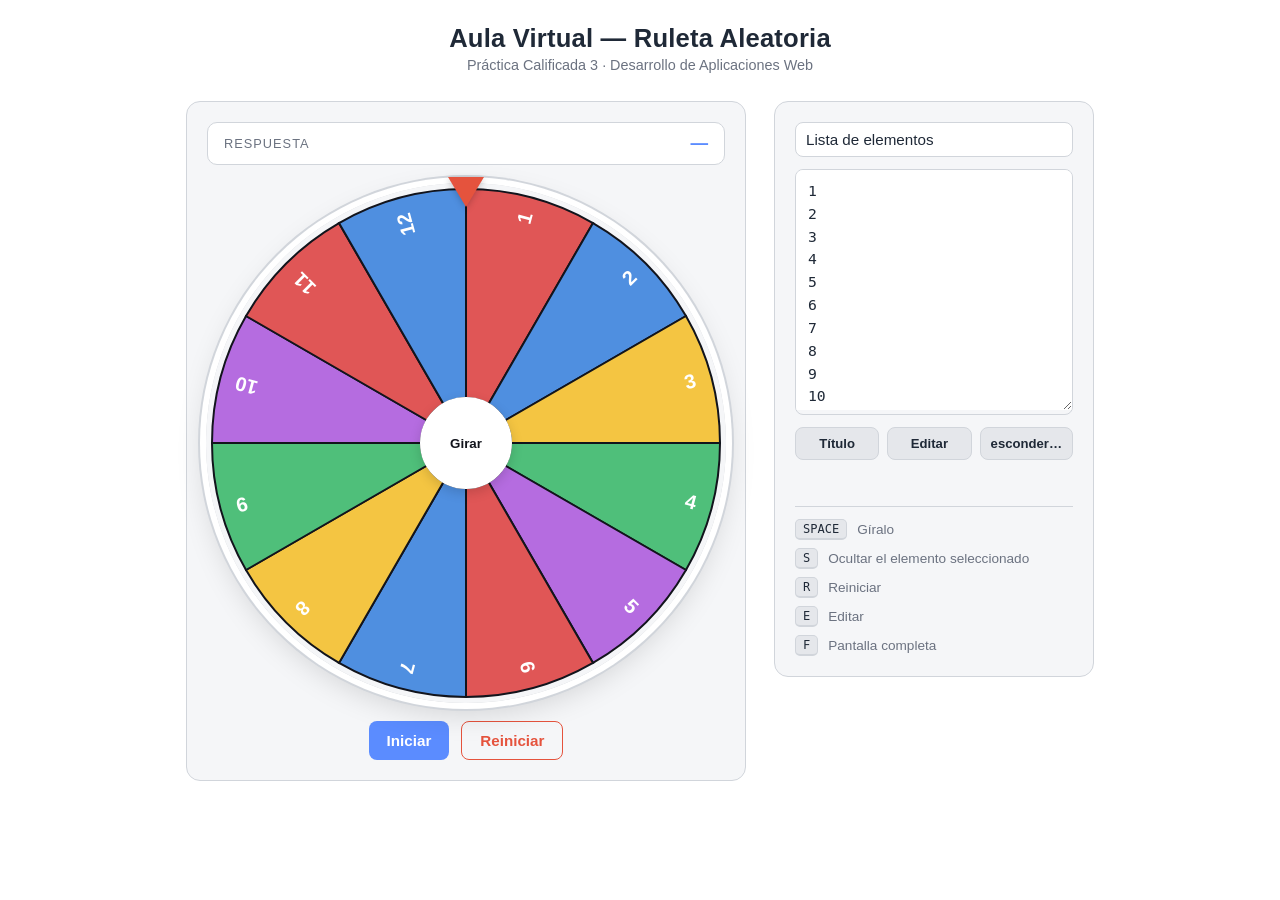
==== ruleta/index.html @ 54ae134a "Organizo los archivos de la ruleta" ====
<!doctype html>
<html lang="es">
  <head>
    <meta charset="UTF-8" />
    <meta name="viewport" content="width=device-width, initial-scale=1.0" />
    <title>Aula Virtual - Ruleta Aleatoria</title>
    <link rel="stylesheet" href="estilos.css" />
  </head>
  <body>
    <header class="cabecera">
      <h1>Aula Virtual — Ruleta Aleatoria</h1>
      <p class="subtitulo">
        Práctica Calificada 3 · Desarrollo de Aplicaciones Web
      </p>
    </header>

    <main class="contenedor-principal" id="contenedorRuleta">
      <!-- ===== Panel de la ruleta ===== -->
      <section class="panel-ruleta">
        <div class="caja-respuesta">
          <span class="etiqueta-respuesta">RESPUESTA</span>
          <span id="textoRespuesta" class="valor-respuesta">—</span>
        </div>

        <div class="zona-ruleta" id="zonaRuleta" tabindex="0">
          <div class="puntero-selector"></div>
          <canvas id="lienzoRuleta" width="520" height="520"></canvas>
          <button
            id="botonCentroGirar"
            class="boton-centro-girar"
            title="Clic o SPACE para girar"
          >
            Girar
          </button>
        </div>

        <div class="controles-principales">
          <button id="botonIniciar" class="boton boton-primario">
            Iniciar
          </button>
          <button id="botonReiniciar" class="boton boton-peligro">
            Reiniciar
          </button>
        </div>
      </section>

      <!-- ===== Panel lateral: edición de elementos ===== -->
      <section class="panel-lateral">
        <div class="fila-titulo-lista">
          <input
            type="text"
            id="campoTituloLista"
            class="campo-titulo"
            value="Lista de elementos"
            maxlength="60"
          />
        </div>

        <div class="envoltorio-textarea">
          <div
            id="capaResaltado"
            class="capa-resaltado"
            aria-hidden="true"
          ></div>
          <textarea
            id="areaElementos"
            class="area-elementos"
            readonly
            spellcheck="false"
            placeholder="Escribe un elemento por línea..."
          ></textarea>
        </div>

        <div class="botones-textarea">
          <button id="botonTitulo" class="boton boton-secundario">
            Título
          </button>
          <button id="botonEditar" class="boton boton-secundario">
            Editar
          </button>
          <button id="botonEsconder" class="boton boton-secundario">
            esconder…
          </button>
        </div>

        <p id="mensajeEstado" class="mensaje-estado"></p>

        <div class="ayuda-teclado">
          <div class="fila-ayuda"><kbd>SPACE</kbd><span>Gíralo</span></div>
          <div class="fila-ayuda">
            <kbd>S</kbd><span>Ocultar el elemento seleccionado</span>
          </div>
          <div class="fila-ayuda"><kbd>R</kbd><span>Reiniciar</span></div>
          <div class="fila-ayuda"><kbd>E</kbd><span>Editar</span></div>
          <div class="fila-ayuda">
            <kbd>F</kbd><span>Pantalla completa</span>
          </div>
        </div>
      </section>
    </main>

    <script src="ruleta.js"></script>
  </body>
</html>
---- ruleta/estilos.css ----
:root {
  --color-fondo: #ffffff;
  --color-panel: #f5f6f8;
  --color-borde: #d1d5db;
  --color-texto: #1f2937;
  --color-texto-tenue: #6b7280;
  --color-acento: #5b8cff;
  --color-peligro: #e5533d;
  --color-resaltado-oculto: #d1d5db;
  --radio: 14px;
  font-size: 16px;
}

* {
  box-sizing: border-box;
}

body {
  margin: 0;
  min-height: 100vh;
  background: #ffffff;
  color: var(--color-texto);
  font-family: "Segoe UI", Roboto, Helvetica, Arial, sans-serif;
  padding: 24px;
}

.cabecera {
  text-align: center;
  margin-bottom: 28px;
}
.cabecera h1 {
  margin: 0 0 4px;
  font-size: 1.6rem;
  letter-spacing: 0.2px;
}
.subtitulo {
  margin: 0;
  color: var(--color-texto-tenue);
  font-size: 0.9rem;
}

.contenedor-principal {
  display: flex;
  flex-wrap: wrap;
  gap: 28px;
  justify-content: center;
  align-items: flex-start;
  max-width: 1100px;
  margin: 0 auto;
}

/* ===== Panel ruleta ===== */
.panel-ruleta {
  background: var(--color-panel);
  border: 1px solid var(--color-borde);
  border-radius: var(--radio);
  padding: 20px;
  display: flex;
  flex-direction: column;
  align-items: center;
  gap: 18px;
  width: 560px;
  max-width: 100%;
}

.caja-respuesta {
  width: 100%;
  display: flex;
  align-items: center;
  justify-content: space-between;
  border: 1px solid var(--color-borde);
  border-radius: 10px;
  padding: 10px 16px;
  background: #ffffff;
}
.etiqueta-respuesta {
  color: var(--color-texto-tenue);
  letter-spacing: 1px;
  font-size: 0.8rem;
}
.valor-respuesta {
  font-weight: 700;
  font-size: 1.1rem;
  color: var(--color-acento);
}

.zona-ruleta {
  position: relative;
  width: min(520px, 90vw);
  height: min(520px, 90vw);
  outline: none;
}

.puntero-selector {
  position: absolute;
  top: -6px;
  left: 50%;
  transform: translateX(-50%);
  width: 0;
  height: 0;
  border-left: 18px solid transparent;
  border-right: 18px solid transparent;
  border-top: 30px solid var(--color-peligro);
  z-index: 5;
  filter: drop-shadow(0 2px 3px rgba(0, 0, 0, 0.2));
}

#lienzoRuleta {
  width: 100%;
  height: 100%;
  border-radius: 50%;
  cursor: pointer;
  box-shadow:
    0 0 0 6px #ffffff,
    0 0 0 8px var(--color-borde),
    0 10px 30px rgba(0, 0, 0, 0.15);
  transition: transform 4.2s cubic-bezier(0.17, 0.67, 0.16, 0.99);
}

.boton-centro-girar {
  position: absolute;
  top: 50%;
  left: 50%;
  transform: translate(-50%, -50%);
  width: 92px;
  height: 92px;
  border-radius: 50%;
  border: 3px solid #ffffff;
  background: #ffffff;
  color: #12141c;
  font-weight: 700;
  cursor: pointer;
  z-index: 4;
  box-shadow: 0 4px 12px rgba(0, 0, 0, 0.15);
}
.boton-centro-girar:active {
  transform: translate(-50%, -50%) scale(0.95);
}

.controles-principales {
  display: flex;
  gap: 12px;
}

.boton {
  border: none;
  border-radius: 8px;
  padding: 10px 18px;
  font-size: 0.95rem;
  font-weight: 600;
  cursor: pointer;
  transition:
    filter 0.15s ease,
    transform 0.1s ease;
}
.boton:hover {
  filter: brightness(1.1);
}
.boton:active {
  transform: translateY(1px);
}

.boton-primario {
  background: var(--color-acento);
  color: #fff;
}
.boton-peligro {
  background: transparent;
  color: var(--color-peligro);
  border: 1px solid var(--color-peligro);
}
.boton-secundario {
  background: #e5e7eb;
  color: var(--color-texto);
  border: 1px solid var(--color-borde);
}
.boton-secundario.activo {
  background: var(--color-acento);
  color: #fff;
}

/* ===== Panel lateral ===== */
.panel-lateral {
  background: var(--color-panel);
  border: 1px solid var(--color-borde);
  border-radius: var(--radio);
  padding: 20px;
  width: 320px;
  max-width: 100%;
  display: flex;
  flex-direction: column;
  gap: 12px;
}

.campo-titulo {
  width: 100%;
  background: #ffffff;
  border: 1px solid var(--color-borde);
  border-radius: 8px;
  color: var(--color-texto);
  padding: 8px 10px;
  font-size: 0.95rem;
}

.envoltorio-textarea {
  position: relative;
  border: 1px solid var(--color-borde);
  border-radius: 8px;
  overflow: hidden;
}

.capa-resaltado,
.area-elementos {
  width: 100%;
  height: 240px;
  padding: 10px 12px;
  font-family: "Cascadia Code", Consolas, monospace;
  font-size: 0.92rem;
  line-height: 1.55;
  white-space: pre-wrap;
  word-wrap: break-word;
}

.capa-resaltado {
  position: absolute;
  top: 0;
  left: 0;
  margin: 0;
  color: transparent;
  pointer-events: none;
  overflow: hidden;
  background: #ffffff;
}
.capa-resaltado .linea-oculta {
  display: inline-block;
  width: 100%;
  background: var(--color-resaltado-oculto);
  border-radius: 3px;
}

.area-elementos {
  position: relative;
  background: transparent;
  color: var(--color-texto);
  border: none;
  resize: vertical;
  outline: none;
}
.area-elementos[readonly] {
  cursor: default;
}
.area-elementos:not([readonly]) {
  background: #ffffff;
}

.botones-textarea {
  display: flex;
  gap: 8px;
  flex-wrap: wrap;
}
.botones-textarea .boton {
  flex: 1;
  padding: 8px 10px;
  font-size: 0.82rem;
}

.mensaje-estado {
  min-height: 18px;
  margin: 0;
  font-size: 0.8rem;
  color: var(--color-texto-tenue);
}

.ayuda-teclado {
  margin-top: 4px;
  border-top: 1px solid var(--color-borde);
  padding-top: 12px;
  display: flex;
  flex-direction: column;
  gap: 8px;
}
.fila-ayuda {
  display: flex;
  align-items: center;
  gap: 10px;
  font-size: 0.85rem;
  color: var(--color-texto-tenue);
}
kbd {
  background: #e5e7eb;
  border: 1px solid var(--color-borde);
  border-bottom-width: 2px;
  border-radius: 5px;
  padding: 2px 7px;
  font-size: 0.75rem;
  color: var(--color-texto);
  min-width: 20px;
  text-align: center;
}

/* Pantalla completa */
.contenedor-principal:fullscreen,
#contenedorRuleta:fullscreen {
  background: #ffffff;
  display: flex;
  align-items: center;
  padding: 40px;
}

@media (max-width: 620px) {
  .panel-ruleta,
  .panel-lateral {
    width: 100%;
  }
}
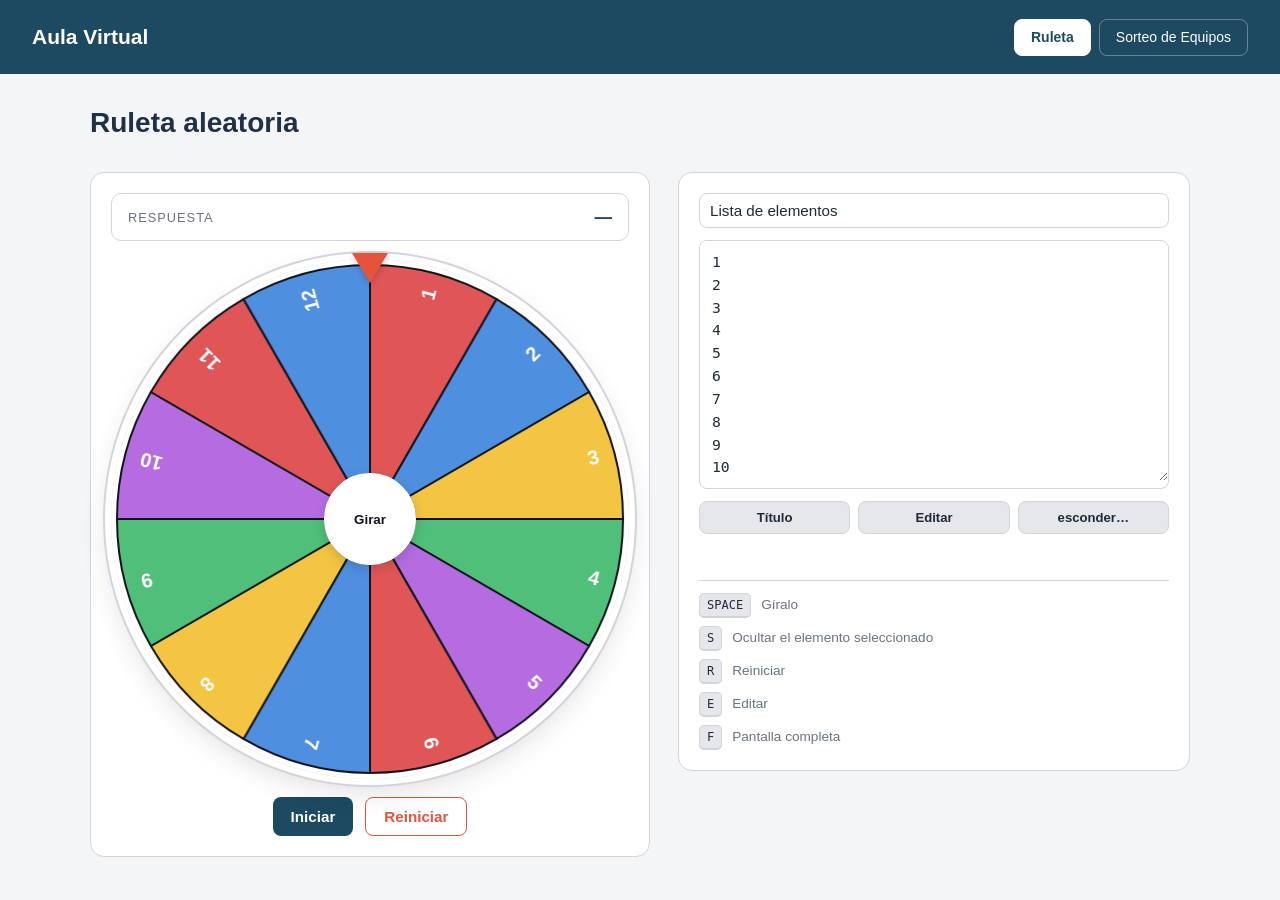
==== commit 79e5c2ee: "Unifico la navegación del aula" ====
--- a/ruleta/index.html
+++ b/ruleta/index.html
@@ -5,16 +5,19 @@
     <meta name="viewport" content="width=device-width, initial-scale=1.0" />
     <title>Aula Virtual - Ruleta Aleatoria</title>
     <link rel="stylesheet" href="estilos.css" />
+    <link rel="stylesheet" href="../compartido/aula.css" />
   </head>
-  <body>
-    <header class="cabecera">
-      <h1>Aula Virtual — Ruleta Aleatoria</h1>
-      <p class="subtitulo">
-        Práctica Calificada 3 · Desarrollo de Aplicaciones Web
-      </p>
+  <body class="pagina-ruleta">
+    <header class="aula-cabecera">
+      <a class="aula-marca" href="../index.html">Aula Virtual</a>
+      <nav class="aula-navegacion" aria-label="Herramientas del aula">
+        <a href="../ruleta/index.html" aria-current="page">Ruleta</a>
+        <a href="../sorteo-equipos/index.html">Sorteo de Equipos</a>
+      </nav>
     </header>
 
     <main class="contenedor-principal" id="contenedorRuleta">
+      <h1 class="aula-titulo">Ruleta aleatoria</h1>
       <!-- ===== Panel de la ruleta ===== -->
       <section class="panel-ruleta">
         <div class="caja-respuesta">
@@ -51,6 +54,7 @@
             type="text"
             id="campoTituloLista"
             class="campo-titulo"
+            aria-label="Título de la ruleta"
             value="Lista de elementos"
             maxlength="60"
           />
@@ -65,6 +69,7 @@
           <textarea
             id="areaElementos"
             class="area-elementos"
+            aria-label="Elementos de la ruleta"
             readonly
             spellcheck="false"
             placeholder="Escribe un elemento por línea..."
--- a/ruleta/estilos.css
+++ b/ruleta/estilos.css
@@ -86,8 +86,9 @@
 
 .zona-ruleta {
   position: relative;
-  width: min(520px, 90vw);
-  height: min(520px, 90vw);
+  width: 100%;
+  max-width: 520px;
+  aspect-ratio: 1;
   outline: none;
 }
 
--- a/compartido/aula.css
+++ b/compartido/aula.css
@@ -0,0 +1,112 @@
+:root {
+  --aula-azul: #1d4961;
+  --aula-fondo: #f4f5f7;
+  --aula-texto: #203047;
+}
+
+body,
+body.sorteo-equipos {
+  margin: 0;
+  padding: 0;
+  min-height: 100vh;
+  background: var(--aula-fondo);
+  color: var(--aula-texto);
+  font-family: "Segoe UI", Arial, sans-serif;
+  line-height: 1.5;
+}
+
+.aula-cabecera {
+  box-sizing: border-box;
+  display: flex;
+  justify-content: space-between;
+  align-items: center;
+  flex-wrap: wrap;
+  gap: 16px;
+  min-height: 74px;
+  padding: 16px 32px;
+  background: var(--aula-azul);
+  color: #fff;
+}
+
+.aula-cabecera .aula-marca {
+  color: inherit;
+  text-decoration: none;
+  font-size: 21px;
+  font-weight: 700;
+}
+
+.aula-navegacion {
+  display: flex;
+  flex-wrap: wrap;
+  gap: 8px;
+}
+
+.aula-navegacion a {
+  padding: 7px 16px;
+  border: 1px solid #ffffff55;
+  border-radius: 8px;
+  color: #fff;
+  text-decoration: none;
+  font-size: 14px;
+}
+
+.aula-navegacion a:hover {
+  background: #ffffff18;
+}
+
+.aula-navegacion a[aria-current="page"] {
+  background: #fff;
+  border-color: #fff;
+  color: var(--aula-azul);
+  font-weight: 700;
+}
+
+.aula-cabecera a:focus-visible {
+  outline: 3px solid #fff;
+  outline-offset: 4px;
+}
+
+.aula-inicio,
+.pagina-ruleta .contenedor-principal,
+.sorteo-equipos .equipos-contenedor {
+  width: min(1100px, calc(100% - 40px));
+  margin: 28px auto 48px;
+}
+
+.pagina-ruleta {
+  --color-acento: var(--aula-azul);
+  --color-panel: #fff;
+}
+
+.pagina-ruleta .aula-titulo {
+  flex-basis: 100%;
+  margin: 0;
+  font-size: 28px;
+}
+
+.pagina-ruleta .panel-lateral {
+  flex: 1;
+  min-width: min(100%, 280px);
+}
+
+.pagina-ruleta .valor-respuesta {
+  overflow-wrap: anywhere;
+  min-width: 0;
+}
+
+.pagina-ruleta .caja-respuesta { gap: 16px; }
+.pagina-ruleta .contenedor-principal:fullscreen { overflow: auto; }
+
+.sorteo-equipos h1 { font-size: 28px; }
+.sorteo-equipos .equipos-encabezado p { margin-bottom: 0; }
+.sorteo-equipos .equipos-boton { background: var(--aula-azul); }
+.sorteo-equipos .equipos-tarjeta { border-top-color: var(--aula-azul); }
+.sorteo-equipos .equipos-volver { color: var(--aula-azul); }
+
+@media (max-width: 620px) {
+  .aula-cabecera { padding: 16px 20px; }
+  .aula-navegacion { width: 100%; }
+  .aula-navegacion a { text-align: center; flex: 1; }
+  .pagina-ruleta .panel-ruleta { padding: 16px; }
+  .sorteo-equipos .equipos-acciones .equipos-boton { width: 100%; }
+}
